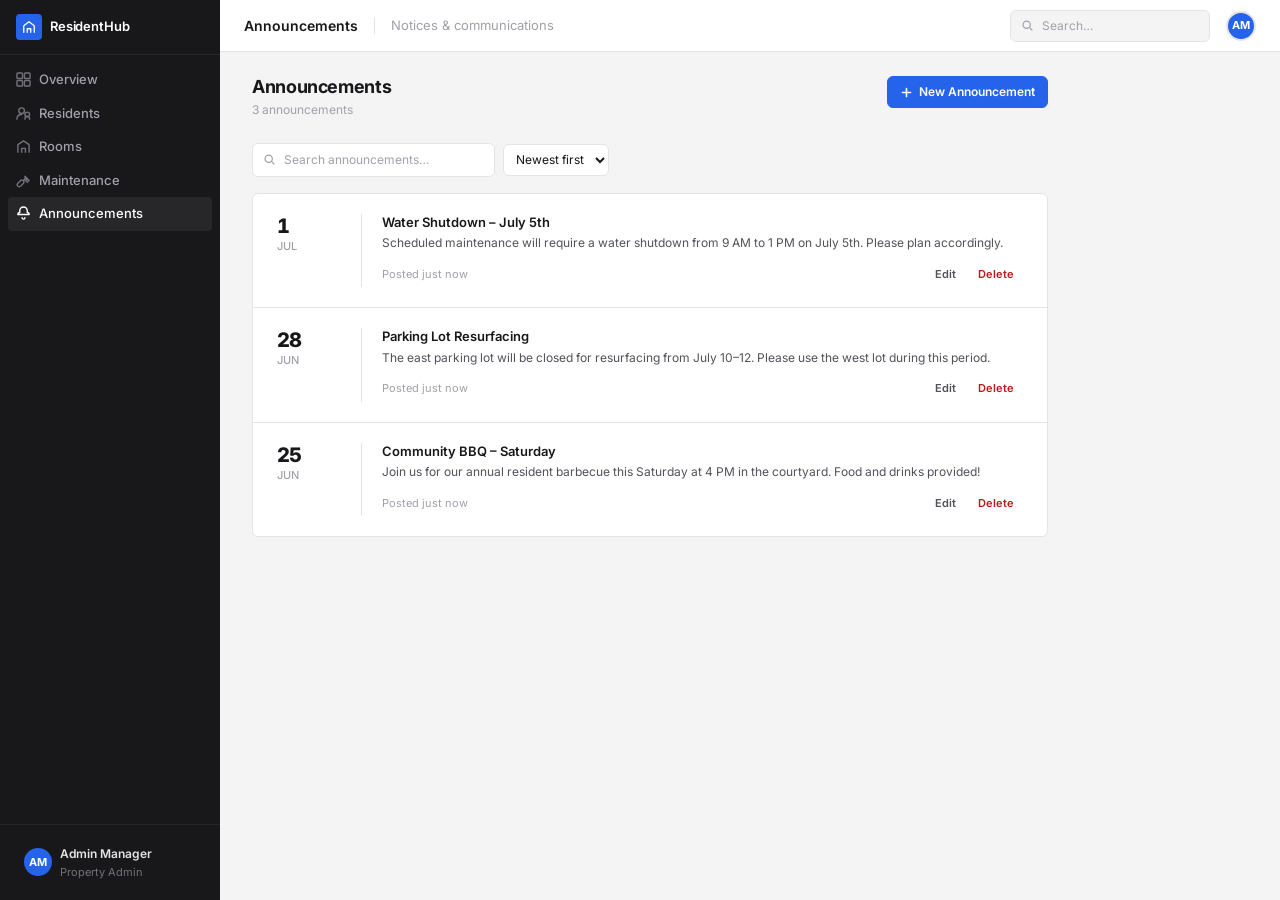
==== announcements.html @ f51a3751 "Add ResidentHub app — all HTML, CSS, and JS files" ====
<!DOCTYPE html>
<html lang="en">
<head>
  <meta charset="UTF-8" />
  <meta name="viewport" content="width=device-width, initial-scale=1.0" />
  <title>Announcements — ResidentHub</title>
  <link rel="preconnect" href="https://fonts.googleapis.com" />
  <link rel="preconnect" href="https://fonts.gstatic.com" crossorigin />
  <link href="https://fonts.googleapis.com/css2?family=Inter:wght@400;500;600;700;800&display=swap" rel="stylesheet" />
  <link rel="stylesheet" href="css/style.css" />
  <link rel="stylesheet" href="css/dashboard.css" />
</head>
<body>
<div class="app-shell">

  <aside class="sidebar">
    <div class="sidebar-brand">
      <div class="brand-mark">
        <svg viewBox="0 0 16 16" fill="none" stroke="#fff" stroke-width="1.5" stroke-linecap="round" stroke-linejoin="round"><path d="M2 14V6.5L8 2l6 4.5V14"/><path d="M6 14v-4h4v4"/></svg>
      </div>
      <span class="brand-name">ResidentHub</span>
    </div>
    <nav class="sidebar-nav">
      <div class="nav-group">
        <a href="index.html" class="nav-item">
          <svg viewBox="0 0 16 16" fill="none" stroke="currentColor" stroke-width="1.5" stroke-linecap="round" stroke-linejoin="round"><rect x="1" y="1" width="6" height="6" rx="1"/><rect x="9" y="1" width="6" height="6" rx="1"/><rect x="9" y="9" width="6" height="6" rx="1"/><rect x="1" y="9" width="6" height="6" rx="1"/></svg>
          Overview
        </a>
        <a href="residents.html" class="nav-item">
          <svg viewBox="0 0 16 16" fill="none" stroke="currentColor" stroke-width="1.5" stroke-linecap="round" stroke-linejoin="round"><circle cx="6" cy="5" r="3"/><path d="M1 14c0-3 2-5 5-5"/><circle cx="12" cy="9" r="2.5"/><path d="M9.5 14c0-2 1-3 2.5-3s2.5 1 2.5 3"/></svg>
          Residents
        </a>
        <a href="rooms.html" class="nav-item">
          <svg viewBox="0 0 16 16" fill="none" stroke="currentColor" stroke-width="1.5" stroke-linecap="round" stroke-linejoin="round"><path d="M2 14V6l6-4 6 4v8"/><path d="M6 14v-4h4v4"/></svg>
          Rooms
        </a>
        <a href="maintenance.html" class="nav-item">
          <svg viewBox="0 0 16 16" fill="none" stroke="currentColor" stroke-width="1.5" stroke-linecap="round" stroke-linejoin="round"><path d="M9.5 3.5a3 3 0 0 1-4 4L2 11a2 2 0 1 0 3 3l3.5-3.5a3 3 0 0 1 4-4l-2 2 1.5 1.5 2-2z"/></svg>
          Maintenance
        </a>
        <a href="announcements.html" class="nav-item active">
          <svg viewBox="0 0 16 16" fill="none" stroke="currentColor" stroke-width="1.5" stroke-linecap="round" stroke-linejoin="round"><path d="M14 9H2a2 2 0 0 1 2-2V5a4 4 0 0 1 8 0v2a2 2 0 0 1 2 2z"/><path d="M6.5 12.5a1.5 1.5 0 0 0 3 0"/></svg>
          Announcements
        </a>
      </div>
    </nav>
    <div class="sidebar-footer">
      <div class="sidebar-user">
        <div class="user-avatar">AM</div>
        <div>
          <div class="user-info-name">Admin Manager</div>
          <div class="user-info-role">Property Admin</div>
        </div>
      </div>
    </div>
  </aside>

  <div class="main">
    <header class="topbar">
      <span class="topbar-title">Announcements</span>
      <div class="topbar-sep"></div>
      <span class="topbar-crumb">Notices &amp; communications</span>
      <div class="topbar-search">
        <svg viewBox="0 0 16 16" fill="none" stroke="currentColor" stroke-width="1.5" stroke-linecap="round" stroke-linejoin="round"><circle cx="7" cy="7" r="4.5"/><path d="M11 11l2.5 2.5"/></svg>
        <input type="text" placeholder="Search…" />
      </div>
      <div class="topbar-actions"><div class="topbar-avatar">AM</div></div>
    </header>

    <div class="page">
      <div class="page-inner" style="max-width:860px;">

        <div class="page-head">
          <div class="page-head-left">
            <h1>Announcements</h1>
            <p id="ann-count-label">Loading…</p>
          </div>
          <button class="btn btn-primary" id="btn-add-ann">
            <svg viewBox="0 0 16 16" fill="none" stroke="currentColor" stroke-width="2" stroke-linecap="round" stroke-linejoin="round"><path d="M8 3v10M3 8h10"/></svg>
            New Announcement
          </button>
        </div>

        <!-- Toolbar -->
        <div class="toolbar">
          <div class="search-input-wrap">
            <svg viewBox="0 0 16 16" fill="none" stroke="currentColor" stroke-width="1.5" stroke-linecap="round" stroke-linejoin="round"><circle cx="7" cy="7" r="4.5"/><path d="M11 11l2.5 2.5"/></svg>
            <input type="text" placeholder="Search announcements…" id="search-ann" />
          </div>
          <select class="filter-select" id="sort-ann">
            <option value="newest">Newest first</option>
            <option value="oldest">Oldest first</option>
            <option value="az">Title A–Z</option>
          </select>
        </div>

        <!-- Feed -->
        <div class="panel">
          <div class="ann-feed" id="ann-feed">
            <div class="empty" style="padding:var(--s8)"><p>Loading…</p></div>
          </div>
        </div>

      </div>
    </div>
  </div>
</div>

<!-- ── Add / Edit Announcement Modal ────────────────── -->
<div class="modal-overlay" id="ann-modal">
  <div class="modal">
    <div class="modal-header">
      <span class="modal-title" id="ann-modal-title">New Announcement</span>
      <button class="modal-close" data-close-modal>
        <svg viewBox="0 0 16 16" fill="none" stroke="currentColor" stroke-width="2" stroke-linecap="round"><path d="M12 4L4 12M4 4l8 8"/></svg>
      </button>
    </div>
    <div class="modal-body">
      <form id="ann-form" novalidate>
        <input type="hidden" id="ann-id" />
        <div class="form-group">
          <label class="form-label" for="ann-title">Title <span class="req">*</span></label>
          <input type="text" class="form-input" id="ann-title" placeholder="e.g. Water Shutdown Notice" />
        </div>
        <div class="form-group">
          <label class="form-label" for="ann-date">Date <span class="req">*</span></label>
          <input type="date" class="form-input" id="ann-date" />
        </div>
        <div class="form-group">
          <label class="form-label" for="ann-description">Body <span class="req">*</span></label>
          <textarea class="form-textarea" id="ann-description" rows="4" placeholder="Write the announcement…"></textarea>
        </div>
      </form>
    </div>
    <div class="modal-footer">
      <button class="btn btn-secondary" data-close-modal>Cancel</button>
      <button class="btn btn-primary" id="btn-save-ann">Post announcement</button>
    </div>
  </div>
</div>

<div id="toast-root"></div>
<script src="js/storage.js"></script>
<script src="js/utils.js"></script>
<script src="js/announcements.js"></script>
</body>
</html>
---- css/style.css ----
/* ============================================================
   ResidentHub — Design System
   A restrained, production-grade SaaS stylesheet.
   Philosophy: borders over shadows, function over decoration,
   real-world density over conceptual whitespace.
   ============================================================ */

/* ----------------------------------------------------------
   1. Custom Properties
   ---------------------------------------------------------- */
:root {
  /* Page */
  --bg:          #F4F4F5;
  --surface:     #FFFFFF;
  --surface-2:   #FAFAFA;

  /* Borders */
  --border:      #E4E4E7;
  --border-2:    #D4D4D8;

  /* Text */
  --text:        #18181B;
  --text-2:      #52525B;
  --text-3:      #A1A1AA;

  /* Accent (used sparingly) */
  --blue:        #2563EB;
  --blue-light:  #EFF6FF;
  --blue-mid:    #BFDBFE;

  /* Status */
  --green:       #15803D;
  --green-bg:    #F0FDF4;
  --green-border:#BBF7D0;

  --amber:       #B45309;
  --amber-bg:    #FFFBEB;
  --amber-border:#FDE68A;

  --red:         #B91C1C;
  --red-bg:      #FEF2F2;
  --red-border:  #FECACA;

  --purple:      #7C3AED;
  --purple-bg:   #F5F3FF;

  /* Sidebar */
  --sb-bg:       #18181B;
  --sb-text:     #A1A1AA;
  --sb-hover:    #27272A;
  --sb-active-bg:#27272A;
  --sb-active:   #FFFFFF;
  --sb-border:   rgba(255,255,255,.06);
  --sb-width:    220px;

  /* Topbar */
  --tb-height:   52px;

  /* Spacing scale */
  --s1: 4px;  --s2: 8px;  --s3: 12px;  --s4: 16px;
  --s5: 20px; --s6: 24px; --s7: 32px;  --s8: 40px;

  /* Radius */
  --r:   6px;
  --r-sm:4px;
  --r-lg:10px;

  /* Type */
  --font: 'Inter', ui-sans-serif, system-ui, -apple-system, sans-serif;
  --mono: 'JetBrains Mono', ui-monospace, 'Cascadia Code', monospace;
}

/* ----------------------------------------------------------
   2. Reset
   ---------------------------------------------------------- */
*, *::before, *::after { box-sizing: border-box; margin: 0; padding: 0; }
html { font-size: 13px; text-rendering: optimizeLegibility; -webkit-font-smoothing: antialiased; }
body { font-family: var(--font); background: var(--bg); color: var(--text); line-height: 1.5; min-height: 100vh; }
a { color: inherit; text-decoration: none; }
button { cursor: pointer; font: inherit; border: none; background: none; }
input, select, textarea { font: inherit; }
ul, ol { list-style: none; }
img { display: block; max-width: 100%; }
svg { display: block; }

/* ----------------------------------------------------------
   3. App Shell
   ---------------------------------------------------------- */
.app-shell { display: flex; min-height: 100vh; }

/* ----------------------------------------------------------
   4. Sidebar
   ---------------------------------------------------------- */
.sidebar {
  width: var(--sb-width);
  background: var(--sb-bg);
  display: flex;
  flex-direction: column;
  position: fixed;
  inset: 0 auto 0 0;
  z-index: 100;
  overflow: hidden;
}

/* Brand */
.sidebar-brand {
  display: flex;
  align-items: center;
  gap: var(--s2);
  padding: 14px var(--s4);
  border-bottom: 1px solid var(--sb-border);
  min-height: var(--tb-height);
}

.brand-mark {
  width: 26px; height: 26px;
  background: var(--blue);
  border-radius: var(--r-sm);
  display: grid; place-items: center;
  flex-shrink: 0;
}
.brand-mark svg { width: 14px; height: 14px; }

.brand-name {
  font-size: 13px;
  font-weight: 600;
  color: #fff;
  letter-spacing: -.01em;
}

/* Nav */
.sidebar-nav { flex: 1; padding: var(--s2) var(--s2); overflow-y: auto; }

.nav-group { margin-bottom: var(--s3); }

.nav-group-label {
  font-size: 10px;
  font-weight: 600;
  letter-spacing: .07em;
  text-transform: uppercase;
  color: #3F3F46;
  padding: var(--s2) var(--s2);
  display: block;
}

.nav-item {
  display: flex;
  align-items: center;
  gap: var(--s2);
  padding: 7px var(--s2);
  border-radius: var(--r-sm);
  color: var(--sb-text);
  font-size: 13px;
  font-weight: 500;
  transition: background 120ms, color 120ms;
  position: relative;
  user-select: none;
}

.nav-item:hover { background: var(--sb-hover); color: #D4D4D8; }

.nav-item.active {
  background: var(--sb-active-bg);
  color: var(--sb-active);
}

.nav-item svg {
  width: 15px; height: 15px;
  flex-shrink: 0;
  opacity: .65;
}

.nav-item.active svg, .nav-item:hover svg { opacity: 1; }

.nav-badge {
  margin-left: auto;
  background: #3F3F46;
  color: #A1A1AA;
  font-size: 10px;
  font-weight: 600;
  padding: 1px 6px;
  border-radius: 10px;
  font-variant-numeric: tabular-nums;
}

.nav-item.active .nav-badge { background: #404040; color: #D4D4D8; }

/* Footer */
.sidebar-footer {
  padding: var(--s3) var(--s4);
  border-top: 1px solid var(--sb-border);
}

.sidebar-user {
  display: flex;
  align-items: center;
  gap: var(--s2);
  border-radius: var(--r-sm);
  padding: var(--s2);
  transition: background 120ms;
  cursor: default;
}

.sidebar-user:hover { background: var(--sb-hover); }

.user-avatar {
  width: 28px; height: 28px;
  border-radius: 50%;
  background: #2563EB;
  display: grid; place-items: center;
  font-size: 11px; font-weight: 700;
  color: #fff;
  flex-shrink: 0;
}

.user-info-name { font-size: 12px; font-weight: 600; color: #E4E4E7; }
.user-info-role { font-size: 11px; color: #71717A; margin-top: 1px; }

/* ----------------------------------------------------------
   5. Main Content
   ---------------------------------------------------------- */
.main { margin-left: var(--sb-width); flex: 1; display: flex; flex-direction: column; min-width: 0; }

/* ----------------------------------------------------------
   6. Topbar
   ---------------------------------------------------------- */
.topbar {
  height: var(--tb-height);
  background: var(--surface);
  border-bottom: 1px solid var(--border);
  display: flex;
  align-items: center;
  padding: 0 var(--s6);
  gap: var(--s4);
  position: sticky; top: 0; z-index: 50;
}

.topbar-title { font-size: 14px; font-weight: 600; color: var(--text); }

.topbar-sep {
  width: 1px; height: 16px;
  background: var(--border);
  flex-shrink: 0;
}

.topbar-crumb { font-size: 13px; color: var(--text-3); }

/* Search */
.topbar-search {
  display: flex; align-items: center; gap: var(--s2);
  background: var(--bg);
  border: 1px solid var(--border);
  border-radius: var(--r);
  padding: 0 10px;
  width: 200px;
  margin-left: auto;
  transition: border-color 150ms, background 150ms;
}
.topbar-search:focus-within { border-color: var(--blue); background: var(--surface); }
.topbar-search svg { width: 13px; height: 13px; color: var(--text-3); flex-shrink: 0; }
.topbar-search input {
  background: none; border: none; outline: none;
  height: 30px; font-size: 12px; color: var(--text); width: 100%;
}
.topbar-search input::placeholder { color: var(--text-3); }

/* Topbar actions */
.topbar-actions { display: flex; align-items: center; gap: var(--s2); }

.topbar-icon-btn {
  width: 30px; height: 30px;
  border-radius: var(--r-sm);
  display: grid; place-items: center;
  color: var(--text-2);
  transition: background 120ms, color 120ms;
  position: relative;
}
.topbar-icon-btn:hover { background: var(--bg); color: var(--text); }
.topbar-icon-btn svg { width: 16px; height: 16px; }

.notif-dot {
  position: absolute; top: 5px; right: 5px;
  width: 6px; height: 6px;
  border-radius: 50%; background: var(--red);
  border: 1.5px solid var(--surface);
}

.topbar-avatar {
  width: 30px; height: 30px;
  border-radius: 50%;
  background: var(--blue);
  display: grid; place-items: center;
  font-size: 11px; font-weight: 700;
  color: #fff; cursor: pointer;
  border: 2px solid var(--border);
  transition: border-color 120ms;
}
.topbar-avatar:hover { border-color: var(--blue-mid); }

/* ----------------------------------------------------------
   7. Page Layout
   ---------------------------------------------------------- */
.page { flex: 1; overflow-y: auto; }

.page-inner { padding: var(--s6) var(--s7); max-width: 1280px; }

/* Page header row */
.page-head {
  display: flex; align-items: flex-start;
  justify-content: space-between; gap: var(--s4);
  margin-bottom: var(--s6);
}

.page-head-left h1 {
  font-size: 18px; font-weight: 700; color: var(--text);
  letter-spacing: -.02em; line-height: 1.2;
}
.page-head-left p {
  font-size: 12px; color: var(--text-3); margin-top: 3px;
}

/* ----------------------------------------------------------
   8. Buttons
   ---------------------------------------------------------- */
.btn {
  display: inline-flex; align-items: center; gap: 6px;
  padding: 0 12px; height: 32px;
  border-radius: var(--r); font-size: 12px; font-weight: 600;
  transition: background 120ms, border-color 120ms, box-shadow 120ms;
  white-space: nowrap; flex-shrink: 0;
}
.btn:active { opacity: .85; }
.btn svg { width: 13px; height: 13px; flex-shrink: 0; }

.btn-primary {
  background: var(--blue); color: #fff;
  border: 1px solid var(--blue);
}
.btn-primary:hover { background: #1D4ED8; border-color: #1D4ED8; }

.btn-secondary {
  background: var(--surface); color: var(--text);
  border: 1px solid var(--border);
}
.btn-secondary:hover { background: var(--bg); border-color: var(--border-2); }

.btn-ghost {
  color: var(--text-2); border: 1px solid transparent;
  padding: 0 8px;
}
.btn-ghost:hover { background: var(--bg); color: var(--text); border-color: var(--border); }

.btn-danger {
  background: var(--red-bg); color: var(--red);
  border: 1px solid var(--red-border);
}
.btn-danger:hover { background: #FEE2E2; }

.btn-sm { height: 26px; padding: 0 8px; font-size: 11px; }
.btn-xs { height: 22px; padding: 0 6px; font-size: 11px; }

/* Icon-only button */
.icon-btn {
  width: 28px; height: 28px;
  display: grid; place-items: center;
  border-radius: var(--r-sm);
  color: var(--text-3);
  transition: background 120ms, color 120ms;
}
.icon-btn:hover { background: var(--bg); color: var(--text-2); }
.icon-btn svg { width: 14px; height: 14px; }

/* ----------------------------------------------------------
   9. Toolbar (search + filters row)
   ---------------------------------------------------------- */
.toolbar {
  display: flex; align-items: center; gap: var(--s2);
  margin-bottom: var(--s4);
  flex-wrap: wrap;
}

.search-input-wrap {
  display: flex; align-items: center; gap: var(--s2);
  background: var(--surface);
  border: 1px solid var(--border);
  border-radius: var(--r);
  padding: 0 10px;
  transition: border-color 150ms;
}
.search-input-wrap:focus-within { border-color: var(--blue); }
.search-input-wrap svg { width: 13px; height: 13px; color: var(--text-3); flex-shrink: 0; }
.search-input-wrap input {
  background: none; border: none; outline: none;
  height: 32px; font-size: 12px; color: var(--text); width: 200px;
}
.search-input-wrap input::placeholder { color: var(--text-3); }

.filter-select {
  height: 32px; padding: 0 8px;
  border: 1px solid var(--border);
  border-radius: var(--r);
  background: var(--surface);
  font-size: 12px; color: var(--text);
  outline: none; cursor: pointer;
  transition: border-color 150ms;
}
.filter-select:focus { border-color: var(--blue); }

.toolbar-spacer { flex: 1; }

/* ----------------------------------------------------------
   10. Surface / Panel
   ---------------------------------------------------------- */
.panel {
  background: var(--surface);
  border: 1px solid var(--border);
  border-radius: var(--r);
}

.panel-header {
  display: flex; align-items: center; justify-content: space-between;
  padding: var(--s4) var(--s5);
  border-bottom: 1px solid var(--border);
}

.panel-title {
  font-size: 13px; font-weight: 600; color: var(--text);
}
.panel-subtitle { font-size: 11px; color: var(--text-3); margin-top: 2px; }

/* ----------------------------------------------------------
   11. Tables
   ---------------------------------------------------------- */
.table-wrap {
  background: var(--surface);
  border: 1px solid var(--border);
  border-radius: var(--r);
  overflow: hidden;
}

table { width: 100%; border-collapse: collapse; }

thead th {
  background: var(--surface-2);
  padding: 8px var(--s4);
  text-align: left;
  font-size: 11px; font-weight: 600;
  color: var(--text-3);
  letter-spacing: .04em;
  text-transform: uppercase;
  border-bottom: 1px solid var(--border);
  white-space: nowrap;
  user-select: none;
}

thead th:first-child { padding-left: var(--s5); }
thead th:last-child  { padding-right: var(--s5); }

tbody tr {
  border-bottom: 1px solid var(--border);
  transition: background 80ms;
}
tbody tr:last-child { border-bottom: none; }
tbody tr:hover { background: #FAFAFA; }

tbody td {
  padding: 10px var(--s4);
  font-size: 12px; color: var(--text);
  vertical-align: middle;
}
tbody td:first-child { padding-left: var(--s5); }
tbody td:last-child  { padding-right: var(--s5); }

.td-meta { color: var(--text-3); font-size: 11px; margin-top: 1px; }
.td-actions { display: flex; gap: 2px; align-items: center; }
.td-actions-right { display: flex; gap: 2px; align-items: center; justify-content: flex-end; }

/* Sortable column */
th.sortable { cursor: pointer; }
th.sortable:hover { color: var(--text-2); }

/* Checkbox column */
.col-check { width: 36px; }

/* ----------------------------------------------------------
   12. Status Badges
   ---------------------------------------------------------- */
.badge {
  display: inline-flex; align-items: center; gap: 5px;
  padding: 2px 7px;
  border-radius: 4px;
  font-size: 11px; font-weight: 500;
  border: 1px solid transparent;
  white-space: nowrap;
}

/* Dot variant */
.badge::before {
  content: ''; width: 5px; height: 5px;
  border-radius: 50%; flex-shrink: 0;
}

.badge-green  { background: var(--green-bg);  color: var(--green);  border-color: var(--green-border); }
.badge-green::before  { background: var(--green); }
.badge-amber  { background: var(--amber-bg);  color: var(--amber);  border-color: var(--amber-border); }
.badge-amber::before  { background: var(--amber); }
.badge-red    { background: var(--red-bg);    color: var(--red);    border-color: var(--red-border); }
.badge-red::before    { background: var(--red); }
.badge-blue   { background: var(--blue-light);color: var(--blue);   border-color: var(--blue-mid); }
.badge-blue::before   { background: var(--blue); }
.badge-gray   { background: var(--bg);        color: var(--text-2); border-color: var(--border); }
.badge-gray::before   { background: var(--text-3); }
.badge-purple { background: var(--purple-bg); color: var(--purple); border-color: #DDD6FE; }
.badge-purple::before { background: var(--purple); }

/* No-dot variant */
.badge-plain { }
.badge-plain::before { display: none; }

/* ----------------------------------------------------------
   13. Priority Indicator
   ---------------------------------------------------------- */
.priority-dot {
  width: 8px; height: 8px;
  border-radius: 50%;
  display: inline-block;
  flex-shrink: 0;
}
.priority-dot.high   { background: var(--red); }
.priority-dot.medium { background: var(--amber); }
.priority-dot.low    { background: var(--text-3); }

.priority-label {
  display: inline-flex; align-items: center; gap: 5px;
  font-size: 11px; color: var(--text-2);
}

/* ----------------------------------------------------------
   14. Modals
   ---------------------------------------------------------- */
.modal-overlay {
  position: fixed; inset: 0;
  background: rgba(0,0,0,.35);
  backdrop-filter: blur(2px);
  z-index: 500;
  display: flex; align-items: center; justify-content: center;
  padding: var(--s5);
  opacity: 0; pointer-events: none;
  transition: opacity 160ms;
}
.modal-overlay.open { opacity: 1; pointer-events: all; }

.modal {
  background: var(--surface);
  border: 1px solid var(--border);
  border-radius: var(--r-lg);
  box-shadow: 0 20px 60px rgba(0,0,0,.18), 0 4px 12px rgba(0,0,0,.08);
  width: 100%; max-width: 480px; max-height: 90vh;
  overflow-y: auto;
  transform: translateY(8px) scale(.98);
  transition: transform 160ms;
}
.modal-overlay.open .modal { transform: translateY(0) scale(1); }
.modal-lg { max-width: 580px; }
.modal-sm { max-width: 380px; }

.modal-header {
  display: flex; align-items: center; justify-content: space-between;
  padding: var(--s5) var(--s6);
  border-bottom: 1px solid var(--border);
}
.modal-title { font-size: 14px; font-weight: 700; color: var(--text); }

.modal-close {
  width: 26px; height: 26px;
  display: grid; place-items: center;
  border-radius: var(--r-sm);
  color: var(--text-3);
  transition: background 120ms, color 120ms;
}
.modal-close:hover { background: var(--bg); color: var(--text-2); }
.modal-close svg { width: 14px; height: 14px; }

.modal-body { padding: var(--s5) var(--s6); }
.modal-footer {
  display: flex; justify-content: flex-end; gap: var(--s2);
  padding: var(--s4) var(--s6);
  border-top: 1px solid var(--border);
  background: var(--surface-2);
  border-radius: 0 0 var(--r-lg) var(--r-lg);
}

/* ----------------------------------------------------------
   15. Form Elements
   ---------------------------------------------------------- */
.form-group { margin-bottom: var(--s4); }
.form-row { display: grid; grid-template-columns: 1fr 1fr; gap: var(--s3); }

.form-label {
  display: block;
  font-size: 11px; font-weight: 600; color: var(--text-2);
  margin-bottom: 5px; letter-spacing: .01em;
}
.form-label .req { color: var(--red); }

.form-input, .form-select, .form-textarea {
  width: 100%; height: 34px;
  padding: 0 10px;
  border: 1px solid var(--border);
  border-radius: var(--r);
  background: var(--surface);
  color: var(--text); font-size: 13px;
  outline: none;
  transition: border-color 120ms, box-shadow 120ms;
}
.form-input:focus, .form-select:focus, .form-textarea:focus {
  border-color: var(--blue);
  box-shadow: 0 0 0 3px rgba(37,99,235,.1);
}
.form-input.is-error, .form-select.is-error, .form-textarea.is-error {
  border-color: var(--red);
}
.form-input:disabled, .form-select:disabled {
  background: var(--bg); color: var(--text-3); cursor: not-allowed;
}
.form-textarea {
  height: auto; padding: 8px 10px; resize: vertical; min-height: 76px; line-height: 1.5;
}
.form-hint { font-size: 11px; color: var(--text-3); margin-top: 4px; }
.form-error-msg { font-size: 11px; color: var(--red); margin-top: 4px; }

/* ----------------------------------------------------------
   16. Toast Notifications
   ---------------------------------------------------------- */
#toast-root {
  position: fixed; bottom: 20px; right: 20px;
  z-index: 900; display: flex; flex-direction: column; gap: 8px;
  pointer-events: none;
}

.toast {
  display: flex; align-items: center; gap: 10px;
  padding: 10px 14px;
  background: var(--text);
  color: #fff;
  border-radius: var(--r);
  font-size: 12px; font-weight: 500;
  box-shadow: 0 4px 16px rgba(0,0,0,.2);
  pointer-events: all;
  max-width: 300px; min-width: 200px;
  transform: translateX(110%);
  transition: transform 280ms cubic-bezier(.34,1.56,.64,1);
}
.toast.in  { transform: translateX(0); }
.toast.out { transform: translateX(110%); transition-timing-function: ease-in; transition-duration: 180ms; }

.toast-pip {
  width: 4px; height: 28px;
  border-radius: 2px; flex-shrink: 0;
}
.toast-success .toast-pip { background: #4ADE80; }
.toast-error   .toast-pip { background: #F87171; }
.toast-info    .toast-pip { background: #60A5FA; }

/* ----------------------------------------------------------
   17. Confirm Dialog
   ---------------------------------------------------------- */
.confirm-body { padding: var(--s5) var(--s6); }
.confirm-body h3 { font-size: 14px; font-weight: 700; margin-bottom: var(--s2); }
.confirm-body p  { font-size: 12px; color: var(--text-2); line-height: 1.55; }

/* ----------------------------------------------------------
   18. Empty State
   ---------------------------------------------------------- */
.empty {
  display: flex; flex-direction: column; align-items: center;
  padding: 60px var(--s6); text-align: center; gap: 8px;
}
.empty-icon {
  width: 40px; height: 40px;
  background: var(--bg); border: 1px solid var(--border);
  border-radius: var(--r);
  display: grid; place-items: center;
  margin-bottom: 4px;
  color: var(--text-3);
}
.empty-icon svg { width: 20px; height: 20px; }
.empty h3 { font-size: 13px; font-weight: 600; color: var(--text); }
.empty p  { font-size: 12px; color: var(--text-3); max-width: 260px; line-height: 1.5; }

/* ----------------------------------------------------------
   19. Skeleton / Loading
   ---------------------------------------------------------- */
.skeleton {
  background: linear-gradient(90deg, var(--bg) 25%, var(--border) 50%, var(--bg) 75%);
  background-size: 200% 100%;
  animation: sk-shimmer 1.5s ease infinite;
  border-radius: var(--r-sm);
}
@keyframes sk-shimmer { 0% { background-position: 200% 0; } 100% { background-position: -200% 0; } }

/* ----------------------------------------------------------
   20. Misc utilities
   ---------------------------------------------------------- */
.sr-only { position: absolute; width: 1px; height: 1px; padding: 0; margin: -1px; overflow: hidden; clip: rect(0,0,0,0); border: 0; }
.truncate { white-space: nowrap; overflow: hidden; text-overflow: ellipsis; }
.hidden   { display: none !important; }
.mono     { font-family: var(--mono); font-size: .95em; }
.divider  { height: 1px; background: var(--border); }

/* Inline avatar */
.avatar {
  border-radius: 50%;
  display: grid; place-items: center;
  font-weight: 700; color: #fff;
  flex-shrink: 0;
  background: var(--blue);
}
.avatar-sm { width: 28px; height: 28px; font-size: 10px; }
.avatar-md { width: 34px; height: 34px; font-size: 12px; }

/* Detail label/value pair */
.detail-row {
  display: flex; justify-content: space-between; align-items: baseline;
  padding: 9px 0; border-bottom: 1px solid var(--border);
  gap: var(--s4);
}
.detail-row:last-child { border-bottom: none; }
.detail-label { font-size: 11px; color: var(--text-3); font-weight: 500; flex-shrink: 0; }
.detail-value { font-size: 12px; color: var(--text); font-weight: 500; text-align: right; }

/* Horizontal metric strip */
.metric-strip {
  display: flex;
  background: var(--surface);
  border: 1px solid var(--border);
  border-radius: var(--r);
  overflow: hidden;
  margin-bottom: var(--s5);
}

.metric-item {
  flex: 1; padding: var(--s4) var(--s5);
  border-right: 1px solid var(--border);
  transition: background 120ms;
}
.metric-item:last-child { border-right: none; }
.metric-item:hover { background: var(--surface-2); }

.metric-label {
  font-size: 11px; color: var(--text-3);
  font-weight: 500; letter-spacing: .02em;
  margin-bottom: 4px;
  text-transform: uppercase;
}
.metric-value {
  font-size: 24px; font-weight: 800;
  color: var(--text); line-height: 1;
  letter-spacing: -.03em;
  font-variant-numeric: tabular-nums;
}
.metric-sub {
  font-size: 11px; color: var(--text-3);
  margin-top: 4px;
}
.metric-sub .up   { color: var(--green); }
.metric-sub .down { color: var(--red); }

/* Responsive */
@media (max-width: 960px) {
  .sidebar { transform: translateX(-100%); }
  .sidebar.open { transform: none; }
  .main { margin-left: 0; }
  .form-row { grid-template-columns: 1fr; }
}
---- css/dashboard.css ----
/* ============================================================
   ResidentHub — Dashboard & Page-specific styles
   ============================================================ */

/* ----------------------------------------------------------
   Dashboard two-column grid
   ---------------------------------------------------------- */
.dash-grid {
  display: grid;
  grid-template-columns: 1fr 300px;
  gap: var(--s5);
  align-items: start;
}

@media (max-width: 1100px) { .dash-grid { grid-template-columns: 1fr; } }

/* ----------------------------------------------------------
   Activity Timeline
   ---------------------------------------------------------- */
.activity-feed { padding: 0; }

.activity-entry {
  display: flex; align-items: flex-start; gap: var(--s3);
  padding: 10px var(--s5);
  border-bottom: 1px solid var(--border);
  position: relative;
  transition: background 80ms;
}
.activity-entry:last-child { border-bottom: none; }
.activity-entry:hover { background: var(--surface-2); }

.activity-pip {
  width: 7px; height: 7px;
  border-radius: 50%;
  border: 2px solid var(--surface);
  flex-shrink: 0;
  margin-top: 5px;
}
.activity-pip.blue   { background: var(--blue);  box-shadow: 0 0 0 2px var(--blue-mid); }
.activity-pip.green  { background: var(--green);  box-shadow: 0 0 0 2px var(--green-border); }
.activity-pip.red    { background: var(--red);    box-shadow: 0 0 0 2px var(--red-border); }
.activity-pip.amber  { background: var(--amber);  box-shadow: 0 0 0 2px var(--amber-border); }
.activity-pip.gray   { background: var(--text-3); box-shadow: 0 0 0 2px var(--border-2); }

.activity-body { flex: 1; min-width: 0; }
.activity-text { font-size: 12px; color: var(--text); line-height: 1.45; }
.activity-text strong { font-weight: 600; }
.activity-time { font-size: 11px; color: var(--text-3); margin-top: 2px; }

.activity-feed-empty { padding: var(--s7) var(--s6); text-align: center; }
.activity-feed-footer {
  padding: 10px var(--s5);
  border-top: 1px solid var(--border);
  background: var(--surface-2);
}

/* ----------------------------------------------------------
   Right sidebar panels
   ---------------------------------------------------------- */
.side-panel-stack { display: flex; flex-direction: column; gap: var(--s4); }

/* Mini stat list inside panel */
.mini-stat-list { }
.mini-stat {
  display: flex; align-items: center; gap: var(--s3);
  padding: 9px var(--s5);
  border-bottom: 1px solid var(--border);
}
.mini-stat:last-child { border-bottom: none; }

.mini-stat-bar-wrap {
  flex: 1; height: 4px;
  background: var(--bg); border-radius: 2px;
  overflow: hidden;
}
.mini-stat-bar { height: 100%; border-radius: 2px; background: var(--blue); transition: width .5s ease; }
.mini-stat-bar.green { background: var(--green); }
.mini-stat-bar.amber { background: var(--amber); }

.mini-stat-label { font-size: 12px; color: var(--text); width: 110px; flex-shrink: 0; }
.mini-stat-val   { font-size: 12px; font-weight: 700; color: var(--text); width: 24px; text-align: right; flex-shrink: 0; font-variant-numeric: tabular-nums; }

/* Pending maintenance preview */
.maint-list { }
.maint-entry {
  display: flex; align-items: flex-start; gap: 10px;
  padding: 10px var(--s5);
  border-bottom: 1px solid var(--border);
  transition: background 80ms;
}
.maint-entry:last-child { border-bottom: none; }
.maint-entry:hover { background: var(--surface-2); }

.maint-entry-body { flex: 1; min-width: 0; }
.maint-entry-title {
  font-size: 12px; font-weight: 500; color: var(--text);
  white-space: nowrap; overflow: hidden; text-overflow: ellipsis;
}
.maint-entry-meta { font-size: 11px; color: var(--text-3); margin-top: 1px; }

/* Recent requests table inside dashboard */
.recent-req-table tbody td { padding: 9px var(--s4); }
.recent-req-table tbody td:first-child { padding-left: var(--s5); }
.recent-req-table tbody td:last-child  { padding-right: var(--s5); }

/* ----------------------------------------------------------
   Rooms — Split Layout
   ---------------------------------------------------------- */
.rooms-split {
  display: grid;
  grid-template-columns: 1fr 340px;
  gap: var(--s4);
  align-items: start;
}

@media (max-width: 1050px) { .rooms-split { grid-template-columns: 1fr; } }

/* Room detail panel */
.room-detail-panel {
  background: var(--surface);
  border: 1px solid var(--border);
  border-radius: var(--r);
  position: sticky; top: calc(var(--tb-height) + var(--s4));
}

.room-detail-empty {
  padding: 60px var(--s5); text-align: center;
}
.room-detail-empty .icon {
  width: 44px; height: 44px;
  border: 1px solid var(--border);
  border-radius: var(--r); background: var(--bg);
  display: grid; place-items: center;
  margin: 0 auto var(--s3);
  color: var(--text-3);
}
.room-detail-empty .icon svg { width: 20px; height: 20px; }
.room-detail-empty p { font-size: 12px; color: var(--text-3); line-height: 1.5; }

.room-detail-header {
  padding: var(--s4) var(--s5);
  border-bottom: 1px solid var(--border);
  display: flex; align-items: flex-start; justify-content: space-between; gap: var(--s3);
}

.room-detail-num {
  font-size: 22px; font-weight: 800; color: var(--text);
  letter-spacing: -.03em; line-height: 1;
}
.room-detail-type { font-size: 12px; color: var(--text-3); margin-top: 3px; }

.room-detail-body { padding: var(--s4) var(--s5); }

.room-detail-section { margin-bottom: var(--s4); }
.room-detail-section-title {
  font-size: 10px; font-weight: 600; letter-spacing: .06em;
  text-transform: uppercase; color: var(--text-3);
  margin-bottom: var(--s2);
}

.room-tenant-card {
  background: var(--surface-2);
  border: 1px solid var(--border);
  border-radius: var(--r);
  padding: var(--s3) var(--s4);
  display: flex; align-items: center; gap: var(--s3);
}
.room-tenant-name { font-size: 12px; font-weight: 600; color: var(--text); }
.room-tenant-meta { font-size: 11px; color: var(--text-3); margin-top: 1px; }

.room-detail-actions {
  padding: var(--s3) var(--s5);
  border-top: 1px solid var(--border);
  background: var(--surface-2);
  display: flex; gap: var(--s2);
  border-radius: 0 0 var(--r) var(--r);
}

/* Room list rows — clickable */
.room-row { cursor: pointer; }
.room-row.selected { background: var(--blue-light) !important; }
.room-row.selected td { color: var(--text); }

/* ----------------------------------------------------------
   Maintenance — Ticket-style
   ---------------------------------------------------------- */
.maint-summary-bar {
  display: flex; gap: var(--s3); margin-bottom: var(--s5);
}
.maint-count-card {
  display: flex; align-items: center; gap: var(--s3);
  background: var(--surface); border: 1px solid var(--border);
  border-radius: var(--r); padding: 10px var(--s4);
  flex: 1;
}
.maint-count-num {
  font-size: 20px; font-weight: 800; color: var(--text);
  font-variant-numeric: tabular-nums; letter-spacing: -.02em;
  line-height: 1;
}
.maint-count-label { font-size: 11px; color: var(--text-3); margin-top: 2px; }
.maint-count-divider { width: 1px; height: 28px; background: var(--border); flex-shrink: 0; }

/* Status tab filter */
.status-tabs {
  display: flex; gap: 2px;
  background: var(--bg);
  border: 1px solid var(--border);
  border-radius: var(--r);
  padding: 3px;
}
.status-tab {
  padding: 4px 12px;
  border-radius: var(--r-sm);
  font-size: 12px; font-weight: 500;
  color: var(--text-2); cursor: pointer;
  transition: background 120ms, color 120ms;
  border: none; background: none;
  display: flex; align-items: center; gap: 6px;
}
.status-tab:hover { background: var(--surface); color: var(--text); }
.status-tab.active {
  background: var(--surface);
  color: var(--text);
  box-shadow: 0 1px 3px rgba(0,0,0,.08);
  font-weight: 600;
}
.status-tab .tab-count {
  background: var(--border);
  color: var(--text-2);
  font-size: 10px; font-weight: 600;
  padding: 1px 5px; border-radius: 8px;
  font-variant-numeric: tabular-nums;
}
.status-tab.active .tab-count { background: var(--bg); }

/* Ticket row expand */
.ticket-desc {
  font-size: 11px; color: var(--text-3);
  max-width: 320px;
  white-space: nowrap; overflow: hidden; text-overflow: ellipsis;
}

/* ----------------------------------------------------------
   Announcements — Feed style
   ---------------------------------------------------------- */
.ann-feed { }

.ann-entry {
  display: flex; gap: var(--s5);
  padding: var(--s5) var(--s6);
  border-bottom: 1px solid var(--border);
  transition: background 80ms;
}
.ann-entry:last-child { border-bottom: none; }
.ann-entry:hover { background: var(--surface-2); }

.ann-date-col {
  width: 64px; flex-shrink: 0;
  padding-top: 2px;
}
.ann-date-day {
  font-size: 20px; font-weight: 800; color: var(--text);
  line-height: 1; letter-spacing: -.03em;
  font-variant-numeric: tabular-nums;
}
.ann-date-month { font-size: 11px; color: var(--text-3); font-weight: 500; margin-top: 2px; }

.ann-divider { width: 1px; background: var(--border); flex-shrink: 0; }

.ann-body { flex: 1; min-width: 0; }
.ann-title {
  font-size: 13px; font-weight: 600; color: var(--text);
  margin-bottom: 4px; line-height: 1.3;
}
.ann-desc {
  font-size: 12px; color: var(--text-2); line-height: 1.55;
  display: -webkit-box; -webkit-line-clamp: 2;
  -webkit-box-orient: vertical; overflow: hidden;
}
.ann-entry-foot { display: flex; align-items: center; gap: var(--s3); margin-top: 8px; }
.ann-ts { font-size: 11px; color: var(--text-3); }

.ann-actions { margin-left: auto; display: flex; gap: 4px; }
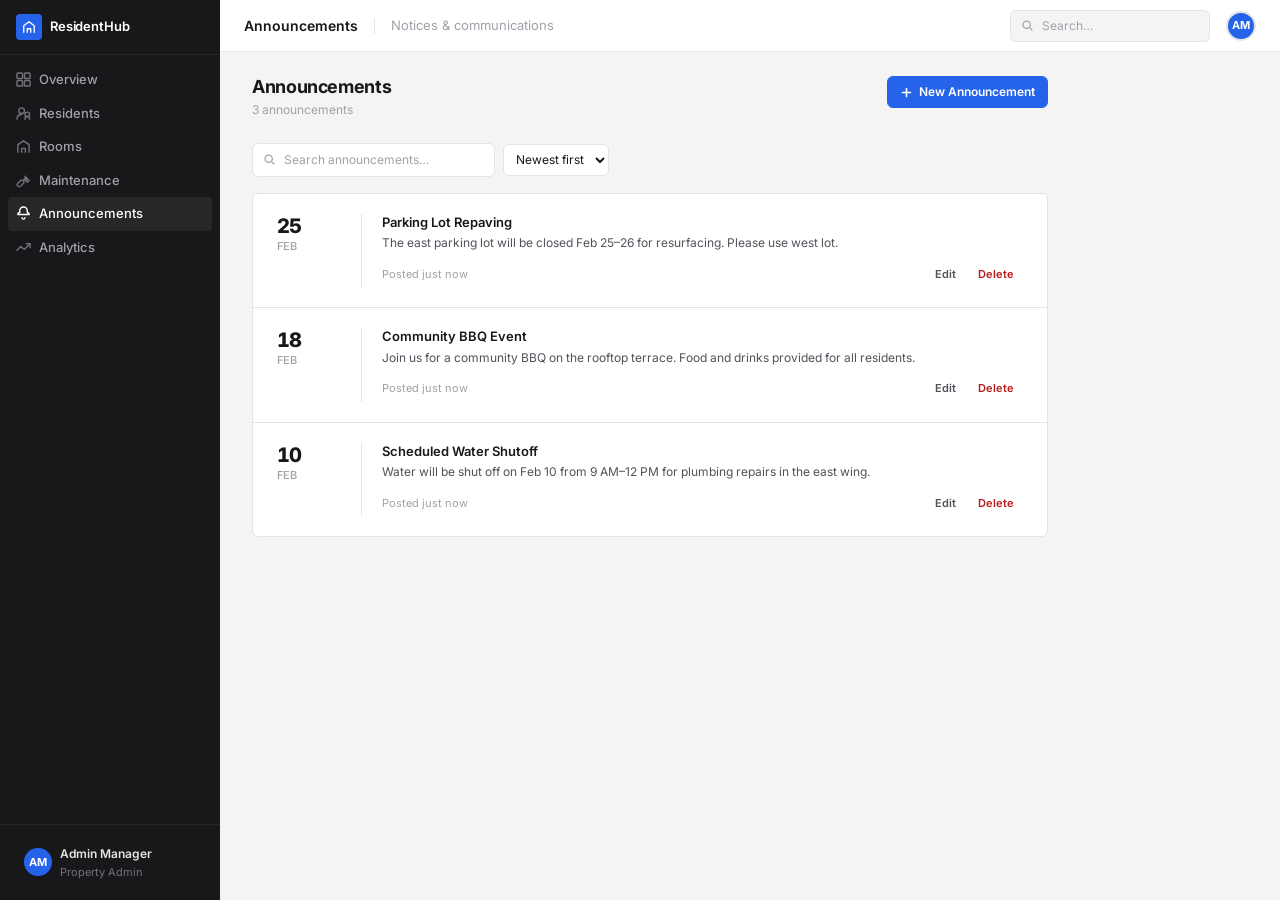
==== commit de343ba4: "Add Analytics page + JS course module features New features covering all 8 course chapters: - Ch7 OO" ====
--- a/announcements.html
+++ b/announcements.html
@@ -41,6 +41,10 @@
         <a href="announcements.html" class="nav-item active">
           <svg viewBox="0 0 16 16" fill="none" stroke="currentColor" stroke-width="1.5" stroke-linecap="round" stroke-linejoin="round"><path d="M14 9H2a2 2 0 0 1 2-2V5a4 4 0 0 1 8 0v2a2 2 0 0 1 2 2z"/><path d="M6.5 12.5a1.5 1.5 0 0 0 3 0"/></svg>
           Announcements
+        </a>
+        <a href="analytics.html" class="nav-item">
+          <svg viewBox="0 0 16 16" fill="none" stroke="currentColor" stroke-width="1.5" stroke-linecap="round" stroke-linejoin="round"><polyline points="1 11 5 7 9 10 15 4"/><polyline points="11 4 15 4 15 8"/></svg>
+          Analytics
         </a>
       </div>
     </nav>
--- a/css/style.css
+++ b/css/style.css
@@ -766,6 +766,24 @@
 .metric-sub .up   { color: var(--green); }
 .metric-sub .down { color: var(--red); }
 
+/* Metric value medium size (for currency) */
+.metric-value-md {
+  font-size: 18px;
+}
+
+/* Lease duration badge */
+.lease-duration-badge {
+  display: inline-block;
+  font-size: 11px;
+  font-weight: 600;
+  color: var(--text-2);
+  background: var(--bg);
+  border: 1px solid var(--border);
+  border-radius: 4px;
+  padding: 2px 7px;
+  font-variant-numeric: tabular-nums;
+}
+
 /* Responsive */
 @media (max-width: 960px) {
   .sidebar { transform: translateX(-100%); }
--- a/css/dashboard.css
+++ b/css/dashboard.css
@@ -282,3 +282,197 @@
 .ann-ts { font-size: 11px; color: var(--text-3); }
 
 .ann-actions { margin-left: auto; display: flex; gap: 4px; }
+
+/* ----------------------------------------------------------
+   Analytics page
+   ---------------------------------------------------------- */
+
+/* Summary KPI grid */
+.analytics-summary-grid {
+  display: grid;
+  grid-template-columns: repeat(6, 1fr);
+  background: var(--surface);
+  border: 1px solid var(--border);
+  border-radius: var(--r);
+  overflow: hidden;
+  margin-bottom: var(--s5);
+}
+
+@media (max-width: 1200px) { .analytics-summary-grid { grid-template-columns: repeat(3, 1fr); } }
+@media (max-width: 700px)  { .analytics-summary-grid { grid-template-columns: repeat(2, 1fr); } }
+
+.analytics-card {
+  padding: var(--s4) var(--s5);
+  border-right: 1px solid var(--border);
+  border-bottom: 1px solid var(--border);
+  transition: background 120ms;
+}
+.analytics-card:hover { background: var(--surface-2); }
+.analytics-card:last-child { border-right: none; }
+
+.analytics-card-label {
+  font-size: 10px; font-weight: 600;
+  letter-spacing: .05em; text-transform: uppercase;
+  color: var(--text-3); margin-bottom: 6px;
+}
+.analytics-card-value {
+  font-size: 22px; font-weight: 800;
+  color: var(--text); line-height: 1;
+  letter-spacing: -.025em;
+  font-variant-numeric: tabular-nums;
+}
+.analytics-card-value.accent-green { color: var(--green); }
+.analytics-card-value.accent-amber { color: var(--amber); }
+.analytics-card-value.accent-blue  { color: var(--blue);  }
+
+.analytics-card-sub {
+  font-size: 11px; color: var(--text-3); margin-top: 4px;
+}
+
+/* Two-column analytics grid */
+.analytics-grid {
+  display: grid;
+  grid-template-columns: 1fr 1fr;
+  gap: var(--s4);
+  align-items: start;
+}
+@media (max-width: 1000px) { .analytics-grid { grid-template-columns: 1fr; } }
+
+/* Bar chart rows */
+.chart-row {
+  display: grid;
+  grid-template-columns: 120px 1fr 100px;
+  align-items: center;
+  gap: var(--s3);
+  padding: 9px 0;
+  border-bottom: 1px solid var(--border);
+}
+.chart-row:last-child { border-bottom: none; }
+
+.chart-row-sm {
+  grid-template-columns: 90px 1fr 60px;
+}
+
+.chart-label { min-width: 0; }
+.chart-label-text {
+  font-size: 12px; font-weight: 500; color: var(--text);
+  display: block;
+}
+.chart-label-sub {
+  font-size: 10px; color: var(--text-3); margin-top: 1px;
+  display: block;
+}
+
+.chart-bars { display: flex; flex-direction: column; gap: 4px; }
+
+.chart-bar-wrap {
+  height: 6px;
+  background: var(--bg);
+  border-radius: 3px;
+  overflow: hidden;
+}
+.chart-bar-wrap-bg { opacity: .4; }
+
+.chart-bar {
+  height: 100%; border-radius: 3px;
+  transition: width .5s cubic-bezier(.4,0,.2,1);
+}
+.chart-bar-solid { background: var(--blue); }
+.chart-bar-ghost { background: var(--blue-mid); }
+
+.chart-values {
+  text-align: right;
+}
+.chart-val-main {
+  font-size: 12px; font-weight: 600; color: var(--text);
+  font-variant-numeric: tabular-nums; display: block;
+}
+.chart-val-sub {
+  font-size: 10px; color: var(--text-3); display: block; margin-top: 1px;
+}
+
+/* Chart legend */
+.chart-legend {
+  display: flex; gap: var(--s4);
+  margin-top: var(--s3);
+  padding-top: var(--s3);
+  border-top: 1px solid var(--border);
+}
+.legend-item {
+  display: flex; align-items: center; gap: 6px;
+  font-size: 11px; color: var(--text-3);
+}
+.legend-dot {
+  width: 8px; height: 8px; border-radius: 2px; flex-shrink: 0;
+}
+.legend-dot-solid { background: var(--blue); }
+.legend-dot-ghost { background: var(--blue-mid); }
+
+/* Stat trio (resident tenure summary) */
+.stat-trio {
+  display: grid; grid-template-columns: repeat(3, 1fr);
+  border: 1px solid var(--border); border-radius: var(--r);
+  overflow: hidden;
+}
+.stat-trio-item {
+  padding: var(--s3) var(--s4);
+  border-right: 1px solid var(--border);
+  text-align: center;
+}
+.stat-trio-item:last-child { border-right: none; }
+.stat-trio-val {
+  font-size: 22px; font-weight: 800; color: var(--text);
+  letter-spacing: -.03em; line-height: 1;
+}
+.stat-trio-label { font-size: 10px; color: var(--text-3); margin-top: 4px; }
+
+/* Resident tenure bar rows */
+.res-tenure-row {
+  display: flex; align-items: center; gap: 10px;
+  padding: 7px 0; border-bottom: 1px solid var(--border);
+}
+.res-tenure-row:last-child { border-bottom: none; }
+
+.tenure-bar-wrap {
+  height: 3px; background: var(--bg);
+  border-radius: 2px; margin-top: 5px; overflow: hidden;
+}
+.tenure-bar {
+  height: 100%; border-radius: 2px;
+  transition: width .5s cubic-bezier(.4,0,.2,1);
+  opacity: .7;
+}
+
+/* Concepts reference grid */
+.concepts-grid {
+  display: grid;
+  grid-template-columns: repeat(auto-fill, minmax(280px, 1fr));
+  gap: 0;
+  padding: var(--s2) 0;
+}
+.concept-item {
+  display: flex; gap: var(--s3); align-items: flex-start;
+  padding: var(--s3) var(--s5);
+  border-bottom: 1px solid var(--border);
+}
+.concept-item:last-child { border-bottom: none; }
+.concept-ch {
+  font-size: 10px; font-weight: 700;
+  background: var(--blue-light);
+  color: var(--blue);
+  border: 1px solid var(--blue-mid);
+  border-radius: 4px;
+  padding: 2px 6px;
+  white-space: nowrap; flex-shrink: 0;
+  margin-top: 1px;
+}
+.concept-desc {
+  font-size: 12px; color: var(--text-2); line-height: 1.5;
+}
+.concept-desc strong { color: var(--text); font-weight: 600; }
+.concept-desc code {
+  font-family: var(--mono); font-size: 11px;
+  background: var(--bg); border: 1px solid var(--border);
+  border-radius: 3px; padding: 0 4px;
+  color: var(--text);
+}
